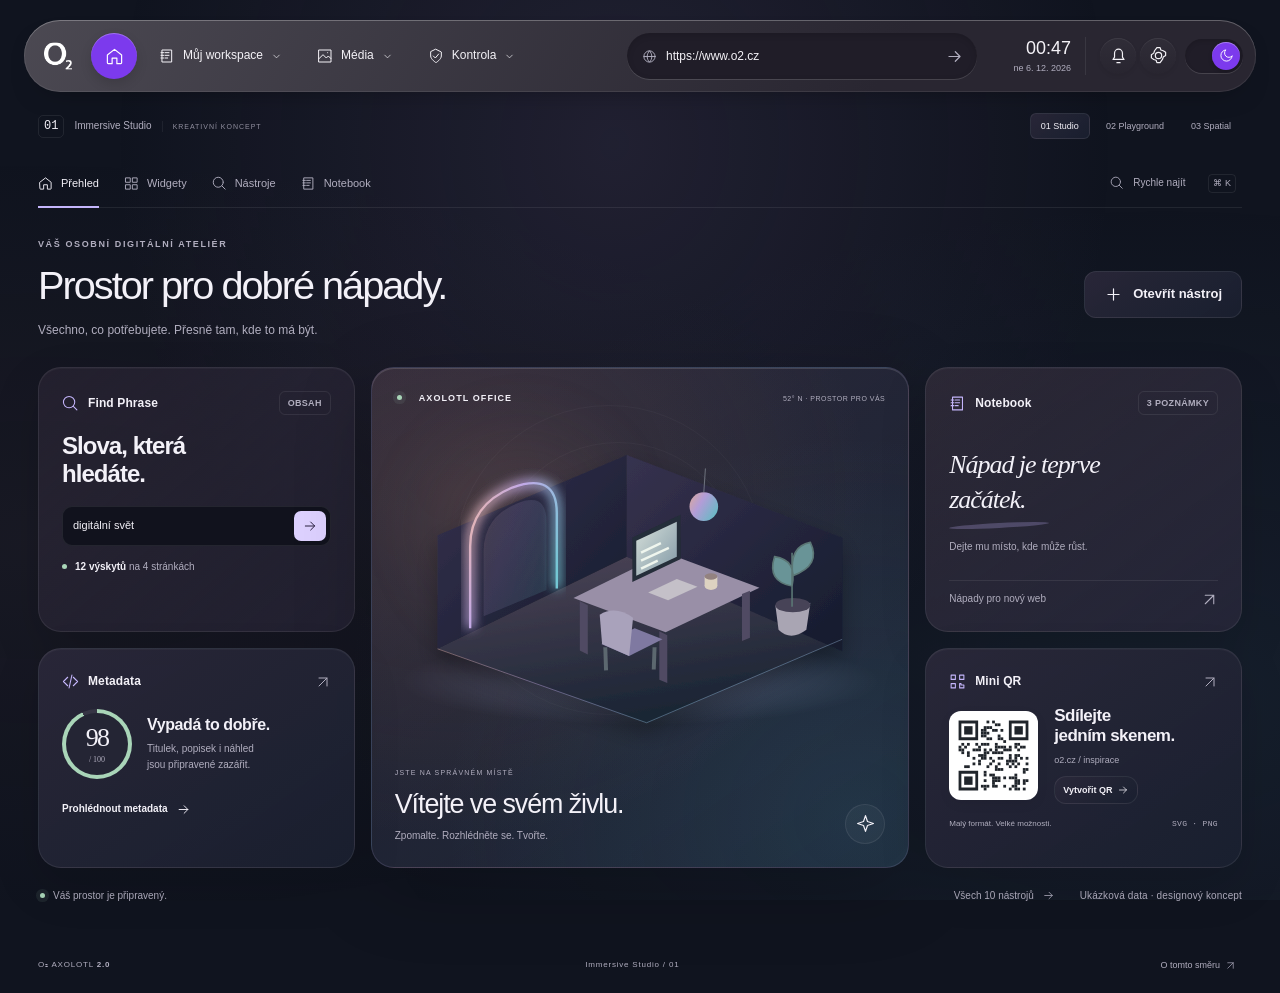
==== creative-concepts/immersive-studio/index.html @ fdb01603 "Publish three immersive Axolotl creative app concepts" ====
<!doctype html>
<html lang="cs"><head><meta charset="utf-8"><meta name="viewport" content="width=device-width, initial-scale=1"><meta name="theme-color" content="#22212b"><meta name="description" content="Immersive Studio — kreativní koncept celé aplikace O₂ Axolotl 2.0. Dashboard, nástroje a Notebook v dark i light režimu."><title>Immersive Studio · O₂ Axolotl</title><link rel="icon" href="../shared/o2.svg" type="image/svg+xml"><link rel="preload" href="../shared/fonts/manrope.woff2" as="font" type="font/woff2" crossorigin><link rel="stylesheet" href="../shared/style.css"><script src="../shared/app.js" defer></script></head><body data-concept="studio"><a class="skip-link" href="#main">Přejít na obsah</a><div id="app"></div><noscript>Pro interaktivní koncept prosím zapněte JavaScript.</noscript></body></html>
---- creative-concepts/shared/style.css ----
@font-face{font-family:Manrope;src:url(fonts/manrope-ext.woff2) format('woff2');font-style:normal;font-weight:200 800;font-display:swap;unicode-range:U+0100-02FF,U+0304,U+0308,U+0329,U+1E00-1E9F,U+1EF2-1EFF,U+2020,U+20A0-20AB,U+20AD-20C0,U+2113,U+2C60-2C7F,U+A720-A7FF}@font-face{font-family:Space;src:url(fonts/space-grotesk-ext.woff2) format('woff2');font-style:normal;font-weight:300 700;font-display:swap;unicode-range:U+0100-02FF,U+0304,U+0308,U+0329,U+1E00-1E9F,U+1EF2-1EFF,U+2020,U+20A0-20AB,U+20AD-20C0,U+2113,U+2C60-2C7F,U+A720-A7FF}
@font-face{font-family:Manrope;src:url(fonts/manrope.woff2) format('woff2');font-style:normal;font-weight:200 800;font-display:swap}@font-face{font-family:Space;src:url(fonts/space-grotesk.woff2) format('woff2');font-style:normal;font-weight:300 700;font-display:swap}
:root{font-family:Manrope,Arial,sans-serif;color-scheme:dark;--bg:#11121d;--surface:#20212f;--surface-solid:#242534;--raised:#2c2d3f;--ink:#f3f1f8;--muted:#b1aebf;--line:#ffffff14;--accent:#c4b5fb;--accent-deep:#a392d1;--button:#ddd1ff;--button-ink:#2a2040;--green:#a9d5b8;--danger:#ffc1b8;--shadow:0 18px 48px #0002;--radius:23px;--title-font:Manrope,Arial,sans-serif;--header-base:#292631;--header-ink:#f4f2f7;--header-recess:#201d28}
:root[data-theme=light]{color-scheme:light;--bg:#f0edf3;--surface:#ffffffb8;--surface-solid:#faf9fc;--raised:#fff;--ink:#2e2939;--muted:#70677f;--line:#49405b1c;--accent:#746087;--accent-deep:#877298;--button:#443754;--button-ink:#fff;--green:#447056;--danger:#a5443b;--shadow:0 18px 48px #5f4c7810;--header-base:#f0edf6;--header-ink:#31283e;--header-recess:#e7e1ed}
*{box-sizing:border-box}html{min-width:320px;scroll-behavior:smooth}body{margin:0;background:var(--bg);color:var(--ink);font-size:13px;line-height:1.6;min-height:100vh;-webkit-font-smoothing:antialiased}body::before{content:'';position:fixed;inset:0;z-index:-1;pointer-events:none}button,input,textarea,select{font:inherit;color:inherit}button,a,input,select,textarea{-webkit-tap-highlight-color:transparent}button,a,summary{touch-action:manipulation}button{cursor:pointer}a{color:inherit;text-decoration:none}button{border:0;background:none}button:disabled{cursor:wait;opacity:.65}input,textarea,select{max-width:100%;border:1px solid var(--line);border-radius:11px;background:var(--bg);padding:12px 14px;outline:none;min-width:0}input::placeholder,textarea::placeholder{color:var(--muted)}input:focus,textarea:focus,select:focus{border-color:var(--accent);box-shadow:0 0 0 3px color-mix(in srgb,var(--accent) 16%,transparent)}input[type=checkbox]{accent-color:var(--accent-deep);width:16px;height:16px;padding:0;box-shadow:none}button:focus-visible,a:focus-visible,summary:focus-visible{outline:2px solid var(--accent);outline-offset:4px}h1,h2,h3,p{margin:0}h1,h2,h3{font-family:var(--title-font);font-weight:550;line-height:1.2;letter-spacing:-.04em}h1{font-size:clamp(30px,3.1vw,46px);font-weight:500}h2{font-size:25px}h3{font-size:20px}.icon{display:inline-block;width:19px;height:19px;fill:none;stroke:currentColor;stroke-width:1.5;stroke-linecap:round;stroke-linejoin:round;vertical-align:middle;flex-shrink:0}.sr-only{position:absolute;width:1px;height:1px;padding:0;margin:-1px;overflow:hidden;clip:rect(0,0,0,0);white-space:nowrap;border:0}.skip-link{position:fixed;top:-100px;left:30px;z-index:1000;background:var(--surface-solid);padding:12px;border-radius:12px}.skip-link:focus{top:10px}.button,.small-button{display:inline-flex;align-items:center;justify-content:center;gap:10px;font-weight:600;white-space:nowrap;border:1px solid var(--line);border-radius:12px;padding:12px 19px;min-height:45px;transition:transform .2s,background .2s,box-shadow .2s}.button:hover,.small-button:hover{transform:translateY(-2px);box-shadow:0 4px 14px #0001}.primary{background:var(--button);color:var(--button-ink);border-color:transparent;box-shadow:inset 0 1px #ffffff50,0 4px 14px #0001}.secondary,.small-button{background:var(--surface)}.small-button{padding:8px 12px;min-height:35px;font-size:11px}.icon-btn{display:inline-grid;place-items:center;width:38px;height:38px;border-radius:50%;color:inherit;flex:none}.icon-btn:hover{background:var(--line)}.text-link{display:inline-flex;align-items:center;gap:8px;font-size:12px;padding:0;font-weight:550}.text-link:hover{color:var(--accent)}.text-link .icon{width:15px;height:15px}.eyebrow{font-size:9px;font-weight:650;letter-spacing:.18em;color:var(--muted);line-height:1.5}.subtitle{color:var(--muted);margin-top:12px;font-size:13px;line-height:1.7}.demo-note{color:var(--muted);font-size:10px;font-weight:450;letter-spacing:.015em}.demo-note .icon{width:13px;height:13px;margin-right:5px}.mono{font-family:Space,monospace;letter-spacing:.04em}.chip{display:inline-flex;align-items:center;gap:4px;white-space:nowrap;padding:4px 8px;border:1px solid var(--line);border-radius:6px;font-size:9px;letter-spacing:.035em;color:var(--muted);font-weight:550}.chip.success{color:var(--green);background:color-mix(in srgb,var(--green) 7%,transparent)}.status-dot,.tiny-dot{display:inline-block;width:5px;height:5px;background:var(--green);border-radius:50%;flex-shrink:0}.status-dot{box-shadow:0 0 0 4px color-mix(in srgb,var(--green) 9%,transparent);margin:0 8px 1px 2px}.card{position:relative;border:1px solid var(--line);background:var(--surface);border-radius:var(--radius);box-shadow:inset 0 1px #ffffff08,var(--shadow);min-width:0;transition:border-color .25s,box-shadow .25s}.card:hover{border-color:color-mix(in srgb,var(--accent) 25%,var(--line))}.card-head{display:flex;justify-content:space-between;align-items:center;gap:12px;margin-bottom:22px;font-size:12px}.card-head>.icon{width:16px;height:16px;color:var(--muted)}.card-label{display:flex;align-items:center;gap:9px;font-weight:600;letter-spacing:.01em;font-size:12px}.card-label>.icon{width:17px;height:17px;color:var(--accent)}.card-bottom{display:flex;align-items:center;justify-content:space-between;gap:12px;font-size:10px;color:var(--muted);margin-top:15px}.card-bottom strong{display:block;font-size:14px;color:var(--ink);font-weight:550}.card-bottom small{display:block;font-size:10px;margin-top:5px}.card-bottom .icon{width:17px;height:17px}
/* The approved pill navigation, URL well, clock and controls form the shared reference. */
.app-header{position:relative;z-index:30;display:flex;align-items:center;gap:12px;min-height:72px;padding:10px 13px;margin:20px 24px 0;border-radius:999px;color:var(--header-ink);background:linear-gradient(120deg,color-mix(in srgb,var(--header-base) 84%,white),var(--header-base) 70%);box-shadow:inset 0 1px #ffffff35,inset 0 0 0 1px var(--line),0 12px 30px -20px #0008;backdrop-filter:blur(20px)}.brand{display:grid;place-items:center;width:42px;flex:none;height:46px}.brand img{width:28px;height:28px;filter:brightness(0) invert(1)}[data-theme=light] .brand img{filter:brightness(0) saturate(100%) invert(14%) sepia(65%) saturate(3500%) hue-rotate(211deg)}.header-nav{display:flex;align-items:center;gap:9px;flex-shrink:0}.home-nav{height:46px;width:46px;display:grid;place-items:center;border-radius:50%}.home-nav.active{background:#7c3aed;color:#fff;box-shadow:inset 0 1px #fff4,0 5px 12px #0002}.nav-drop{position:relative}.nav-drop summary{list-style:none;display:flex;align-items:center;gap:8px;padding:12px 13px;border-radius:999px;cursor:pointer;font-size:12px;white-space:nowrap}.nav-drop summary::-webkit-details-marker{display:none}.nav-drop summary>.icon{width:16px;height:16px}.nav-drop summary>.icon:last-child{width:11px;height:11px}.nav-drop[open] summary{background:#7c3aed;color:white}.dropdown{position:absolute;top:calc(100% + 15px);left:0;min-width:240px;background:var(--surface-solid);color:var(--ink);border:1px solid var(--line);border-radius:20px;padding:10px;box-shadow:0 24px 60px #0005}.dropdown a{display:flex;align-items:center;gap:12px;padding:12px;border-radius:11px}.dropdown a:hover{background:var(--line)}.header-url{min-width:100px;flex:1;max-width:350px;display:flex;align-items:center;gap:9px;background:var(--header-recess);box-shadow:inset 0 2px 6px #0002,0 1px #fff2;border-radius:99px;padding:0 7px 0 15px;margin:0 0 0 auto}.header-url>.icon{width:15px;color:var(--muted)}.header-url input{width:100%;border:0;padding:10px 0;font-size:12px;background:none;box-shadow:none;height:46px}.header-url:focus-within{outline:2px solid #b993fb;outline-offset:2px}.header-url button{width:32px;height:36px;flex:none;color:var(--muted)}.header-actions{display:flex;align-items:center;gap:4px}.header-actions time{display:flex;flex-direction:column;align-items:flex-end;line-height:1.3;margin:0 10px 0 3px;padding-right:14px;border-right:1px solid var(--line);min-width:94px;font-variant-numeric:tabular-nums}.header-actions time>span{font-size:18px;font-weight:500}.header-actions time small{font-size:9px;color:var(--muted);margin-top:3px}.header-actions .icon-btn{background:linear-gradient(#ffffff08,#00000005);box-shadow:inset 0 1px #fff1,0 2px 4px #0001;width:36px;height:36px}.theme-toggle{width:58px;height:34px;border-radius:99px;box-shadow:inset 0 2px 4px #0002,0 1px #fff2;background:var(--header-recess);padding:3px;margin-left:5px}.theme-toggle>span{display:grid;place-items:center;width:28px;height:28px;border-radius:50%;background:#7c3aed;color:white;transition:transform .25s;box-shadow:inset 0 1px #fff5,0 2px 4px #0003}.theme-toggle[aria-checked=true]>span{transform:translateX(24px)}.theme-toggle .icon{width:15px;height:15px}
.concept-bar{max-width:1490px;padding:21px 38px 0;margin:auto;display:flex;align-items:center;justify-content:space-between;gap:20px}.concept-signature{display:flex;align-items:center;gap:10px;font-size:10px;color:var(--muted)}.concept-num{font-family:Space,monospace;color:var(--ink);font-size:12px;border:1px solid var(--line);border-radius:5px;padding:1px 5px}.prototype-tag{font-size:7px;letter-spacing:.14em;opacity:.8;border-left:1px solid var(--line);padding-left:10px}.concept-links{display:flex;gap:5px}.concept-links a{font-size:9px;padding:5px 10px;border-radius:6px;color:var(--muted);border:1px solid transparent}.concept-links a[aria-current]{background:var(--surface);border-color:var(--line);color:var(--ink)}.concept-links a:hover{color:var(--ink)}.app-shell{max-width:1490px;margin:auto;padding:0 38px}.workspace-nav{display:flex;align-items:center;gap:25px;border-bottom:1px solid var(--line);margin-top:20px;height:49px}.workspace-nav>a{position:relative;display:flex;align-items:center;gap:8px;height:100%;font-size:11px;color:var(--muted);transition:color .2s}.workspace-nav>a .icon{width:15px;height:15px}.workspace-nav>a[aria-current]{color:var(--ink)}.workspace-nav>a[aria-current]::after{content:'';height:2px;position:absolute;bottom:-1px;left:0;right:0;background:var(--accent)}.quick-search{margin-left:auto;display:flex;align-items:center;gap:9px;color:var(--muted);font-size:10px}.quick-search .icon{width:14px;height:14px}kbd{font:inherit;font-size:9px;border:1px solid var(--line);border-radius:4px;padding:1px 4px;margin-left:14px}.section-head{display:flex;align-items:center;justify-content:space-between;gap:28px;padding:30px 0 27px}.section-head .eyebrow{margin-bottom:10px}.section-head>.button{flex-shrink:0;margin-top:10px}.section-head .subtitle{font-size:12px;margin-top:10px}main{outline:none;animation:reveal .4s ease-out}.dashboard-grid{display:grid;grid-template-columns:1fr 1.7fr 1fr;grid-template-rows:255px 215px;gap:16px}.dashboard-grid>.card{padding:23px;overflow:hidden}.office{grid-column:2;grid-row:1/3;display:flex;flex-direction:column;isolation:isolate}.office-top{display:flex;justify-content:space-between;align-items:center;gap:8px;position:relative;z-index:2}.office-top .card-label{font-size:9px;letter-spacing:.12em}.office-coordinate{font-size:7px;letter-spacing:.07em;color:var(--muted)}.office-scene{position:relative;flex:1;display:grid;align-items:center;min-height:0}.room-art{width:calc(100% + 50px);margin-left:-25px;max-height:330px;overflow:visible;position:relative;z-index:1;animation:roomReveal 1s ease-out}.office-bottom{position:relative;display:flex;justify-content:space-between;align-items:flex-end;gap:12px;z-index:2}.office-small{font-size:7px;letter-spacing:.17em;color:var(--muted);display:block;margin-bottom:9px}.office-bottom h2{font-size:clamp(21px,2.1vw,30px);font-weight:500}.office-bottom p{color:var(--muted);font-size:10px;margin-top:8px}.round-action{width:40px;height:40px;display:grid;place-items:center;border-radius:50%;border:1px solid var(--line);background:#ffffff09;flex:none}.round-action:hover{background:var(--raised)}.scene-orbit{position:absolute;border:1px solid var(--line);border-radius:50%;height:250px;width:250px;top:10%;left:20%;pointer-events:none;opacity:.4}.orbit-b{width:310px;height:310px;left:12%;top:0}.find-card{grid-column:1;grid-row:1}.find-card .card-head{margin-bottom:17px}.find-card h2{font-size:24px;margin-bottom:18px;line-height:1.16}.input-action{display:flex;background:var(--bg);border:1px solid var(--line);border-radius:10px;overflow:hidden}.input-action input{padding:9px 10px;border:0;background:none;font-size:11px;width:100%;box-shadow:none}.input-action:focus-within{outline:2px solid var(--accent);outline-offset:2px}.input-action button{margin:4px;background:var(--button);color:var(--button-ink);border-radius:7px;width:32px;min-height:30px;flex:none}.input-action button .icon{width:16px;height:16px}.mini-result{display:flex;align-items:center;gap:8px;font-size:10px;color:var(--muted);margin-top:13px}.mini-result b{font-weight:550;color:var(--ink)}.text-lines{display:none;font-size:11px;line-height:1.9;margin-top:22px;color:var(--muted)}mark{background:color-mix(in srgb,var(--accent) 22%,transparent);color:var(--ink);border-radius:3px;padding:1px 3px}.find-card>.text-link{display:none}.notebook-card{grid-column:3;grid-row:1;display:flex;flex-direction:column}.note-preview{flex:1;display:flex;justify-content:center;flex-direction:column;gap:6px}.handwritten{font-family:Georgia,serif;font-style:italic;font-size:26px;line-height:1.35;letter-spacing:-.04em;max-width:190px}.pencil-line{height:5px;width:100px;background:var(--accent);border-radius:50%;opacity:.25;transform:rotate(-3deg);margin:0 0 5px}.note-preview p{font-size:10px;color:var(--muted)}.notebook-card .card-bottom{border-top:1px solid var(--line);padding-top:10px}.metadata-card{grid-column:1;grid-row:2}.metadata-card .card-head{margin-bottom:18px}.meta-inner{display:flex;align-items:center;gap:15px}.score-ring{width:70px;height:70px;border-radius:50%;background:conic-gradient(var(--green) 0 93%,var(--line) 93%);position:relative;display:grid;place-items:center;flex:none}.score-ring:before{content:'';position:absolute;inset:4px;border-radius:inherit;background:var(--surface-solid)}.score-ring>span{position:relative;z-index:1;font-family:Space;font-size:26px;letter-spacing:-.07em;line-height:1;text-align:center}.score-ring small{display:block;font-size:8px;color:var(--muted);letter-spacing:0;margin-top:5px}.meta-inner h2{font-size:16px;letter-spacing:-.025em}.meta-inner p{font-size:10px;color:var(--muted);margin-top:7px}.metadata-card>.text-link{margin-top:22px;font-size:10px}.qr-card{grid-column:3;grid-row:2}.qr-card .card-head{margin-bottom:15px}.qr-content{display:flex;align-items:center;gap:16px}.qr-art{width:89px;height:89px;padding:4px;background:white;border-radius:12px;box-shadow:0 4px 12px #0001;flex:none}.qr-content h2{font-size:17px;letter-spacing:-.03em}.qr-content p{font-size:9px;color:var(--muted);margin:6px 0 9px}.qr-content .small-button{font-size:9px;padding:5px 8px;min-height:28px;gap:5px}.qr-content .small-button .icon{width:12px;height:12px}.qr-card .card-bottom{font-size:8px;margin-top:14px}.media-card{display:none}.dashboard-footer{display:flex;align-items:center;gap:25px;margin:20px 0 0;font-size:10px;color:var(--muted)}.dashboard-footer a{margin-left:auto;display:flex;align-items:center;gap:8px}.dashboard-footer a .icon{width:13px;height:13px}.site-footer{max-width:1490px;margin:33px auto 0;padding:20px 38px;display:flex;justify-content:space-between;align-items:center;color:var(--muted);font-size:8px;letter-spacing:.1em}.site-footer>b{color:var(--ink)}.site-footer button{font-size:9px;display:flex;align-items:center;gap:5px;color:var(--muted)}.site-footer .icon{width:11px;height:11px}
/* 01 — smoked glass, a glowing horizon, an immersive centre. */
[data-concept=studio]{--surface:linear-gradient(145deg,#2c293bde,#1a2030eb);--surface-solid:#242534;--title-font:Manrope,Arial,sans-serif;background:#10141f}[data-concept=studio]::before{background:radial-gradient(ellipse at 48% 16%,#66527d32,transparent 53%),radial-gradient(ellipse at 91% 78%,#34526e2b,transparent 50%),radial-gradient(ellipse at 3% 60%,#714e5718,transparent 50%)}[data-concept=studio] .office{background:radial-gradient(ellipse at 15% 25%,#ae795b29,transparent 65%),radial-gradient(ellipse at 90% 90%,#428faa25,transparent 60%),linear-gradient(145deg,#3630449c,#1c2535);border-color:#bfb0ea28;box-shadow:inset 0 1px #fff2,0 20px 80px #0003}[data-concept=studio] .office:before{content:'';position:absolute;height:300px;width:300px;top:10px;left:0;background:radial-gradient(ellipse,#a5766826,transparent 65%);filter:blur(20px);pointer-events:none}[data-concept=studio] .dashboard-grid{grid-template-rows:265px 220px}[data-concept=studio] .find-card{background:linear-gradient(140deg,#4b3c5144,#252334cc)}[data-concept=studio] .notebook-card{background:linear-gradient(145deg,#40354388,#242537)}[data-concept=studio] .section-head h1{font-weight:450;letter-spacing:-.05em}[data-concept=studio] .office .room-art{filter:saturate(.8)}[data-concept=studio] .card:not(.office):hover{box-shadow:inset 0 1px #fff2,0 12px 35px #0002}
[data-theme=light] [data-concept=studio]{background:#eee9ef;--surface:linear-gradient(145deg,#ffffffcf,#f2edf6d9);--surface-solid:#f8f4fa;--ink:#332c40;--muted:#75697e;--accent:#8c6b9f;--button:#514061;--button-ink:#fff;--green:#6d8669}[data-theme=light] [data-concept=studio]::before{background:radial-gradient(ellipse at 10% 22%,#e4c5b964,transparent 50%),radial-gradient(ellipse at 85% 80%,#b7d4e264,transparent 50%)}[data-theme=light] [data-concept=studio] .office{background:radial-gradient(ellipse at 8% 20%,#f3d0b4aa,transparent 65%),radial-gradient(ellipse at 90% 90%,#b3d4ddaa,transparent 60%),#e4dfec;border-color:#b49ec948;box-shadow:inset 0 1px #fff,0 20px 65px #7d5e9815}[data-theme=light] [data-concept=studio] .office .room-art{filter:saturate(.6) brightness(1.4)}[data-theme=light] [data-concept=studio] .find-card{background:linear-gradient(140deg,#f7ecf4,#fbf8fd)}[data-theme=light] [data-concept=studio] .notebook-card{background:linear-gradient(145deg,#f4e9e3,#f8f1f8)}
/* 02 — tactile blocks, editorial scale, deliberately asymmetric bento. */
[data-concept=playground]{--title-font:Space,Manrope,sans-serif;--radius:20px;--bg:#1a1b20;--surface:#27282e;--surface-solid:#2a2b31;--raised:#313239;--ink:#f3f1e9;--muted:#b7b5b0;--accent:#c7e68a;--button:#c8e58c;--button-ink:#262c1c;--green:#b5d69b;--shadow:0 5px 0 #00000010;background:var(--bg)}[data-concept=playground] .concept-num{border-radius:2px;background:var(--ink);color:var(--bg);border-color:transparent}[data-concept=playground] .section-head h1{font-weight:550;font-size:clamp(32px,3.6vw,52px);letter-spacing:-.065em;max-width:650px;line-height:1.03}[data-concept=playground] .workspace-nav{gap:12px;border:0;height:42px;margin-top:18px}[data-concept=playground] .workspace-nav>a{padding:0 16px;border-radius:99px;border:1px solid var(--line)}[data-concept=playground] .workspace-nav>a[aria-current]{background:var(--ink);color:var(--bg);border-color:var(--ink)}[data-concept=playground] .workspace-nav>a[aria-current]:after{display:none}[data-concept=playground] .dashboard-grid{grid-template-columns:1.1fr 1.15fr 1.15fr .95fr;grid-template-rows:270px 210px;gap:15px}[data-concept=playground] .dashboard-grid>.card{padding:22px}[data-concept=playground] .office{grid-column:2/4;grid-row:1;background:#b0aecf;color:#272539;--ink:#272539;--muted:#585570;--line:#32304e26;--green:#555f3c;box-shadow:inset 0 1px #ffffff50,0 6px 0 #0001;overflow:visible}[data-concept=playground] .office-top{z-index:3}[data-concept=playground] .office-scene{position:absolute;inset:0 0 0 40%;overflow:hidden;border-radius:20px;z-index:0}[data-concept=playground] .play-art{width:350px;max-width:none;margin:0 0 0 -30px;height:300px;max-height:none;transform:rotate(-5deg);filter:saturate(.75)}[data-concept=playground] .office-bottom{align-items:flex-end;margin-top:auto;max-width:90%;padding-bottom:5px}[data-concept=playground] .office-bottom>div{max-width:240px}[data-concept=playground] .office-bottom h2{font-size:36px;font-weight:500;line-height:1.05;letter-spacing:-.055em;max-width:230px}[data-concept=playground] .office-bottom p{font-size:10px;max-width:170px;line-height:1.6}[data-concept=playground] .office-small{font-size:8px;letter-spacing:.13em;margin-bottom:13px}[data-concept=playground] .office-coordinate{display:none}[data-concept=playground] .office .round-action{position:absolute;right:-15%;bottom:0;background:#f6f2e8;border-color:#fff8;width:38px;height:38px;color:#383147;box-shadow:0 2px 5px #302b4b22}[data-concept=playground] .scene-orbit{display:none}[data-concept=playground] .find-card{grid-column:1;grid-row:1;--ink:#ede9fc;--muted:#cec4e4;background:#514763;--line:#e9dafe30;--bg:#41394e;--accent:#e9d9ff;--button:#e7d5fe;--button-ink:#45344f}[data-concept=playground] .find-card h2{font-size:31px;font-weight:450;letter-spacing:-.05em;margin-bottom:16px}[data-concept=playground] .find-card .chip{border-color:transparent;font-size:8px}[data-concept=playground] .qr-card{grid-column:4;grid-row:1;--ink:#423845;--muted:#685762;--line:#6e496025;background:#e9bfc6;color:var(--ink);--surface:#f2d6d8}[data-concept=playground] .qr-content{flex-direction:column;align-items:flex-start;gap:9px}[data-concept=playground] .qr-content h2{font-size:19px}[data-concept=playground] .qr-content h2 br{display:none}[data-concept=playground] .qr-art{width:77px;height:77px;transform:rotate(4deg);border-radius:9px}[data-concept=playground] .qr-content p{display:none}[data-concept=playground] .qr-content .small-button{position:absolute;right:18px;top:85px;width:32px;height:32px;padding:0;font-size:0;border-radius:50%}[data-concept=playground] .qr-content .small-button .icon{width:16px;height:16px}[data-concept=playground] .qr-card .card-bottom{font-size:8px;margin-top:10px}[data-concept=playground] .qr-card .card-bottom .mono{display:none}[data-concept=playground] .media-card{display:flex;flex-direction:column;grid-column:1/3;grid-row:2;background:#a9bbc2;color:#263d47;--ink:#263d47;--muted:#4b6470;--line:#233d491c}[data-concept=playground] .media-card .card-head{position:relative;z-index:2}[data-concept=playground] .media-card .card-bottom{margin-top:auto;z-index:2}[data-concept=playground] .media-card .card-bottom strong{font-size:25px;max-width:190px;line-height:1.1;font-family:Space;font-weight:450;letter-spacing:-.035em}[data-concept=playground] .media-card .card-bottom small{font-size:10px}[data-concept=playground] .notebook-card{grid-column:3;grid-row:2;background:#dce7ae;--ink:#343d25;--muted:#647047;--accent:#7c8950;--line:#4c5a2126;color:var(--ink)}[data-concept=playground] .notebook-card .chip{font-size:7px;padding:3px 5px}[data-concept=playground] .notebook-card .card-head{margin-bottom:10px}[data-concept=playground] .handwritten{font-size:24px}[data-concept=playground] .metadata-card{grid-column:4;grid-row:2;padding:20px!important}[data-concept=playground] .metadata-card .card-head{margin-bottom:12px}[data-concept=playground] .meta-inner{gap:10px}[data-concept=playground] .score-ring{width:58px;height:58px}[data-concept=playground] .score-ring>span{font-size:23px}[data-concept=playground] .meta-inner h2{font-size:14px}[data-concept=playground] .meta-inner p{font-size:8px}[data-concept=playground] .metadata-card>.text-link{margin-top:19px;font-size:9px}[data-concept=playground] .card-label>.icon{color:inherit}.media-illustration{position:absolute;inset:0 0 0 47%;display:grid;place-items:center}.image-sheet{position:absolute;width:145px;height:105px;border:7px solid #eff1e8;border-radius:4px;background:#c5ceaf;box-shadow:2px 8px 12px #314a5c30;overflow:hidden}.image-sheet.back{transform:rotate(12deg) translate(10px,2px);background:#8f9dba}.image-sheet.front{transform:rotate(-8deg) translate(-10px,-10px);background:#e1d6ba}.landscape-sun{position:absolute;right:24px;top:15px;border-radius:50%;width:27px;height:27px;background:#e9a36e}.landscape-hill{position:absolute;width:160px;height:110px;border-radius:40%;bottom:-60px;left:-20px;transform:rotate(-22deg);background:#809985;box-shadow:70px 10px 0 #496d71}.format-pill{position:absolute;bottom:25px;right:40px;border:1px solid #ffffff88;border-radius:99px;background:#faf9f0;padding:5px 11px;font-size:10px;box-shadow:0 4px 12px #0002;transform:rotate(-5deg)}.format-pill .icon{width:13px;height:13px}
[data-theme=light] [data-concept=playground]{--bg:#f1efe7;--surface:#faf9f3;--surface-solid:#faf9f3;--raised:#fff;--ink:#292a28;--muted:#76766a;--line:#3338241c;--accent:#646e40;--button:#2f3427;--button-ink:#f3f5eb;--green:#6c8150;--shadow:0 4px 0 #343e1206}[data-theme=light] [data-concept=playground] .office{background:#c8c3e9}[data-theme=light] [data-concept=playground] .find-card{background:#e0d4f2;--ink:#3a2d48;--muted:#796286;--line:#63437725;--bg:#eae2f3;--accent:#624275;--button:#51405e;--button-ink:#fff;color:var(--ink)}[data-theme=light] [data-concept=playground] .qr-card{background:#f0cbd0}[data-theme=light] [data-concept=playground] .media-card{background:#bcd0d5}[data-theme=light] [data-concept=playground] .notebook-card{background:#e3ebbc}
/* 03 — calm architectural layers, paper, and an editorial serif. */
[data-concept=spatial]{--bg:#171d1c;--surface:#222b28;--surface-solid:#242e2a;--raised:#2c3631;--ink:#edf0e9;--muted:#a1ada5;--line:#d3e4d316;--accent:#bdcbb7;--button:#c3cfbd;--button-ink:#26372e;--green:#a6c6a8;--shadow:0 10px 30px #0000000c;--radius:12px;background:var(--bg)}[data-concept=spatial] .app-shell{display:grid;grid-template-columns:170px minmax(0,1fr);gap:36px;margin-top:20px}[data-concept=spatial] .workspace-nav{display:flex;flex-direction:column;align-items:stretch;justify-content:flex-start;gap:5px;height:auto;margin:0;border-bottom:0;border-right:1px solid var(--line);padding:33px 20px 0 0}[data-concept=spatial] .workspace-nav>a{height:42px;flex:none;border-radius:7px;padding:0 12px;font-size:11px}[data-concept=spatial] .workspace-nav>a[aria-current]{background:var(--surface);box-shadow:inset 0 0 0 1px var(--line)}[data-concept=spatial] .workspace-nav>a[aria-current]:after{left:0;top:13px;bottom:13px;width:2px;height:auto}[data-concept=spatial] .quick-search{margin:25px 0 0;padding:15px 10px;border-top:1px solid var(--line);font-size:9px;flex-wrap:wrap;justify-content:flex-start;gap:7px}[data-concept=spatial] .quick-search kbd{margin-left:22px}[data-concept=spatial] .section-head{padding:20px 0 29px}[data-concept=spatial] h1{font-family:Georgia,serif;font-weight:400;letter-spacing:-.045em;font-size:clamp(32px,3.4vw,47px)}[data-concept=spatial] .section-head>.button{font-size:10px;padding:10px 13px;min-height:39px}[data-concept=spatial] .section-head .subtitle{font-size:11px}[data-concept=spatial] .section-head .eyebrow{font-size:8px}[data-concept=spatial] .dashboard-grid{grid-template-columns:1fr 1.4fr 1fr;grid-template-rows:240px 185px;gap:13px}[data-concept=spatial] .dashboard-grid>.card{padding:19px}[data-concept=spatial] .office{grid-column:2;grid-row:1/3;background:linear-gradient(145deg,#334038,#24332e);border-color:#8eab8b2a}[data-concept=spatial] .office-scene{margin:0 -15px}.spatial-art{filter:saturate(.5)}[data-concept=spatial] .office-coordinate{display:none}[data-concept=spatial] .office-top .card-label{font-size:8px;letter-spacing:.09em}[data-concept=spatial] .office-bottom h2{font-family:Georgia,serif;font-size:30px;font-weight:400;letter-spacing:-.045em;max-width:200px}[data-concept=spatial] .office-bottom p{font-size:9px}[data-concept=spatial] .office-bottom .round-action{width:30px;height:30px}[data-concept=spatial] .scene-orbit{border-color:#a2bda920;width:190px;height:190px;left:18%;top:15%}[data-concept=spatial] .orbit-b{width:240px;height:240px;left:10%;top:5%}[data-concept=spatial] .find-card{grid-column:1;grid-row:1}[data-concept=spatial] .find-card h2{font-size:24px;font-weight:450}[data-concept=spatial] .find-card .chip{display:none}[data-concept=spatial] .metadata-card{grid-column:1;grid-row:2}[data-concept=spatial] .metadata-card .card-head{margin-bottom:12px}[data-concept=spatial] .meta-inner{gap:11px}[data-concept=spatial] .score-ring{width:54px;height:54px}[data-concept=spatial] .score-ring>span{font-size:21px}[data-concept=spatial] .score-ring small{font-size:7px}[data-concept=spatial] .meta-inner h2{font-size:13px}[data-concept=spatial] .meta-inner p{font-size:9px}[data-concept=spatial] .metadata-card>.text-link{margin-top:16px;font-size:9px}[data-concept=spatial] .notebook-card{grid-column:3;grid-row:1;background:linear-gradient(120deg,#34372c,#2e332a);--accent:#c4be91}[data-concept=spatial] .notebook-card .chip{font-size:7px;padding:3px 5px}[data-concept=spatial] .notebook-card .card-head{gap:4px;margin-bottom:12px}[data-concept=spatial] .handwritten{font-size:23px}[data-concept=spatial] .qr-card{grid-column:3;grid-row:2}[data-concept=spatial] .qr-card .card-head{margin-bottom:11px}[data-concept=spatial] .qr-art{width:62px;height:62px;border-radius:6px;padding:2px}[data-concept=spatial] .qr-content{gap:11px}[data-concept=spatial] .qr-content h2{font-size:13px}[data-concept=spatial] .qr-content p{font-size:8px}[data-concept=spatial] .qr-card .card-bottom{font-size:7px;gap:4px}[data-concept=spatial] .qr-content .small-button{font-size:8px;padding:3px 6px;min-height:24px}[data-concept=spatial] .card-label{font-size:10px}[data-concept=spatial] .card-label>.icon{width:15px;height:15px}[data-concept=spatial] .dashboard-footer{font-size:9px;flex-wrap:wrap;gap:12px}[data-concept=spatial] .dashboard-footer .demo-note{font-size:8px}[data-concept=spatial] .button{border-radius:7px}[data-concept=spatial] .notebook-layout{grid-template-columns:190px minmax(0,1fr)}[data-concept=spatial] .notebook-context{display:none}[data-concept=spatial] .note-paper{transform:rotate(.4deg);box-shadow:0 7px 0 -2px var(--bg),0 8px 0 -2px var(--line),0 14px 0 -5px var(--bg),0 15px 0 -5px var(--line)}[data-concept=spatial] .tool-layout{grid-template-columns:160px minmax(0,1fr)}[data-concept=spatial] .tool-context{display:none}[data-concept=spatial] .tool-sidebar{padding-right:12px}[data-concept=spatial] .tool-list-item{font-size:10px;padding-left:8px;gap:8px}[data-concept=spatial] .widget-grid{grid-template-columns:repeat(3,minmax(0,1fr))}
[data-theme=light] [data-concept=spatial]{--bg:#efefe8;--surface:#fbfbf5;--surface-solid:#fbfbf5;--raised:#fff;--ink:#303b34;--muted:#788179;--line:#4657441b;--accent:#71856b;--button:#34483b;--button-ink:#f6f7ef;--green:#7b9673;--shadow:0 8px 18px #263b2105}[data-theme=light] [data-concept=spatial] .office{background:linear-gradient(145deg,#e1e7d8,#d5e0d5);border-color:#90a38335}[data-theme=light] [data-concept=spatial] .notebook-card{background:linear-gradient(120deg,#f7f4e6,#f2f0df);--accent:#93885a}[data-theme=light] [data-concept=spatial] .room-art{filter:saturate(.45) brightness(1.04)}
/* Tool views, richly populated widgets and a usable, in-memory Notebook. */
.filter-row{display:flex;align-items:center;gap:6px;margin-bottom:23px}.filter{font-size:11px;color:var(--muted);border-radius:8px;padding:9px 14px;border:1px solid transparent}.filter span{margin-left:7px;opacity:.6;font-size:9px}.filter.selected{background:var(--surface);color:var(--ink);border-color:var(--line)}.filter:hover{color:var(--ink)}.filter-row>.demo-note{margin-left:auto}.widget-grid{display:grid;grid-template-columns:repeat(4,minmax(0,1fr));gap:17px}.widget-tile{padding:22px;display:flex;flex-direction:column;min-height:250px}.widget-tile:hover{transform:translateY(-3px)}.widget-tile .card-head{margin-bottom:15px}.widget-tile .card-label{font-size:11px}.widget-tile .card-head .chip{font-size:8px}.widget-visual{height:105px;margin:0 0 15px;display:flex;align-items:center;overflow:hidden}.widget-tile>p{font-size:10px;color:var(--muted);margin-top:auto}.widget-tile .card-bottom{padding-top:14px;border-top:1px solid var(--line);font-size:9px}.widget-tile .card-bottom strong{display:inline;font-family:Space;font-size:19px;margin-right:4px}.widget-visual .qr-art{height:87px;width:87px;margin:auto}.phrase-sample{font-family:Georgia,serif;font-size:23px;line-height:1.4;letter-spacing:-.03em}.heading-sample{font-size:10px;width:100%;color:var(--muted)}.heading-sample b{font-weight:500;display:block;color:var(--ink);font-size:11px}.heading-sample span{margin-left:10px}.heading-sample p{padding-left:10px;border-left:1px solid var(--line);margin-top:9px}.serp-sample small{font-size:8px;color:var(--muted)}.serp-sample strong{font-weight:500;display:block;color:var(--accent);margin:5px 0}.serp-sample p{font-size:9px;color:var(--muted)}.code-sample{font-family:monospace;font-size:9px;line-height:1.9;white-space:pre-wrap;color:var(--muted)}.code-sample span{color:var(--accent)}.pdf-sample{display:flex;align-items:center;gap:10px;width:100%}.pdf-sample>.icon{width:36px;height:46px;color:var(--accent)}.pdf-sample strong{font-size:10px;font-weight:500}.pdf-sample small{display:block;font-size:8px;color:var(--muted);margin-top:5px}.pdf-sample .chip{margin-left:auto}.audit-sample{display:flex;flex-direction:column;gap:9px;font-size:10px}.audit-sample .icon{width:13px;height:13px;color:var(--green);margin-right:6px}.audit-sample .warn .icon{color:#c8a877}.preview-landscape{position:relative;width:100%;height:100%;min-height:90px;border-radius:9px;background:linear-gradient(#a5bbc4,#d6dad0);overflow:hidden}.preview-landscape:before{content:'';position:absolute;right:25%;top:15%;width:30px;height:30px;border-radius:50%;background:#f4dec0}.preview-landscape i,.preview-landscape span{position:absolute;height:180%;width:130%;bottom:-140%;left:-20%;background:#496b68;transform:rotate(25deg);border-radius:35%}.preview-landscape span{background:#91a295;transform:rotate(-25deg);left:25%;bottom:-120%}.preview-landscape .chip{position:absolute;top:10px;left:10px;background:#ffffffc9;color:#34514f;font-size:8px}.landscape-1{filter:hue-rotate(30deg)}.landscape-2{filter:hue-rotate(300deg)}[data-concept=playground] .widget-tile[data-tone=violet]{background:#504762}[data-concept=playground] .widget-tile[data-tone=mint]{background:#384c42}[data-concept=playground] .widget-tile[data-tone=pink]{background:#583f50}[data-concept=playground] .widget-tile[data-tone=blue]{background:#354956}[data-concept=playground] .widget-tile[data-tone=yellow]{background:#4a4a34}[data-concept=playground] .widget-tile[data-tone=peach]{background:#594a3c}[data-theme=light] [data-concept=playground] .widget-tile[data-tone=violet]{background:#e1d7ed}[data-theme=light] [data-concept=playground] .widget-tile[data-tone=mint]{background:#dbe7cb}[data-theme=light] [data-concept=playground] .widget-tile[data-tone=pink]{background:#ecd4d8}[data-theme=light] [data-concept=playground] .widget-tile[data-tone=blue]{background:#d0e0e4}[data-theme=light] [data-concept=playground] .widget-tile[data-tone=yellow]{background:#ece7c6}[data-theme=light] [data-concept=playground] .widget-tile[data-tone=peach]{background:#ebd9c6}
.tool-topline{display:flex;align-items:center;gap:20px;margin-top:24px}.tool-topline>.demo-note{margin-left:auto;font-size:8px;letter-spacing:.1em}.tool-topline .text-link{font-size:10px}.tool-layout{display:grid;grid-template-columns:200px minmax(0,1fr) 230px;gap:24px;align-items:start}.tool-sidebar{padding:10px 15px 0 0;border-right:1px solid var(--line)}.tool-sidebar>.eyebrow{margin:0 0 13px 12px;font-size:8px}.tool-list-item{display:flex;align-items:center;gap:10px;padding:11px 12px;font-size:11px;margin:2px 0;border-radius:8px;color:var(--muted);white-space:nowrap}.tool-list-item .icon{width:16px;height:16px}.tool-list-item.selected{background:var(--surface);color:var(--ink);box-shadow:inset 0 0 0 1px var(--line)}.tool-list-item .tiny-dot{margin-left:auto}.tool-list-item:hover{background:var(--line)}.sidebar-tip{border-top:1px solid var(--line);padding:23px 12px;margin-top:23px;font-size:10px;color:var(--muted)}.sidebar-tip>.icon{margin-bottom:12px;color:var(--accent)}.tool-workbench{min-width:0}.tool-form{padding:25px;margin-bottom:19px}.tool-form>.card-head{padding-bottom:20px;border-bottom:1px solid var(--line)}.field-label{display:block;font-size:11px;color:var(--muted);margin:19px 0 8px;font-weight:500}.input-icon{display:flex;align-items:center;gap:10px;border:1px solid var(--line);border-radius:10px;padding-left:13px;background:var(--bg)}.input-icon>.icon{width:16px;height:16px;color:var(--muted)}.input-icon input{border:0;box-shadow:none;background:none;padding-left:0;width:100%}.input-icon:focus-within{outline:2px solid var(--accent);outline-offset:1px}.tool-form>input{width:100%}.form-options{display:flex;align-items:center;gap:22px;flex-wrap:wrap;margin-top:17px;font-size:10px;color:var(--muted)}.form-options label{display:flex;align-items:center;gap:7px}.form-options input{margin:0}.form-footer{display:flex;justify-content:space-between;align-items:center;gap:15px;margin-top:23px}.form-footer .button{font-size:11px}.form-two{display:grid;grid-template-columns:1fr 1fr;gap:16px}.form-two select{display:block;width:100%;margin-top:8px;font-size:11px}.tool-context{padding:25px;overflow:hidden}.tool-context>.eyebrow{font-size:8px}.tool-context h3{font-size:25px;font-weight:450;margin-top:18px;line-height:1.25;letter-spacing:-.04em}.tool-context>p{font-size:11px;line-height:1.9;color:var(--muted);margin-top:14px}.context-orb{height:145px;display:grid;place-items:center;position:relative;margin:8px -15px}.context-orb:before,.context-orb:after{content:'';position:absolute;width:85px;height:85px;border-radius:50%;border:1px solid var(--line);transform:rotate(-30deg) skewY(12deg);background:radial-gradient(circle at 25% 25%,color-mix(in srgb,var(--accent) 30%,transparent),transparent 70%);box-shadow:0 10px 25px #0001}.context-orb:after{width:120px;height:55px;transform:rotate(-30deg);background:none;z-index:-1}.context-orb .icon{width:29px;height:29px;color:var(--accent);z-index:1}.context-note{display:flex;gap:9px;font-size:10px;color:var(--muted);padding:17px 0;border-top:1px solid var(--line)}.context-note .icon{width:17px;height:17px;margin-top:3px}.tool-context>.text-link{font-size:10px}.empty-result,.loading-card{padding:35px;text-align:center;min-height:250px}.empty-symbol{display:grid;place-items:center;width:52px;height:52px;margin:0 auto 18px;border:1px solid var(--line);border-radius:15px;background:var(--bg);box-shadow:inset 0 1px #fff1,0 7px 12px #0001}.empty-symbol .icon{width:24px;height:24px;color:var(--accent)}.empty-result h3,.loading-card h3{font-size:17px;letter-spacing:-.025em}.empty-result p,.loading-card p{font-size:11px;color:var(--muted);margin-top:10px;line-height:1.8}.empty-result>.eyebrow{font-size:7px;margin-top:24px;display:block}.results-card{padding:24px}.result-summary{display:flex;align-items:center;gap:15px;padding:5px 0 23px}.result-summary>strong{font-family:Space;font-size:31px;font-weight:450;letter-spacing:-.04em}.result-summary strong>span{font-family:Manrope;font-size:12px;font-weight:450;color:var(--muted);letter-spacing:0}.result-summary>span:not(.chip){font-size:10px;color:var(--muted)}.result-summary>.chip{margin-left:auto}.result-row{border-top:1px solid var(--line);padding:16px 0}.result-row summary{list-style:none;display:flex;align-items:center;gap:13px;cursor:pointer}.result-row summary::-webkit-details-marker{display:none}.result-index{font-family:Space;font-size:10px;color:var(--muted)}.result-row summary strong{font-weight:550;font-size:12px}.result-row summary small{display:block;font-size:9px;color:var(--muted);margin-top:4px}.result-row summary .chip{margin-left:auto}.result-row summary>.icon{width:12px}.result-row p{font-size:12px;color:var(--muted);line-height:1.9;margin:18px 0 0 28px;padding:13px 16px;border-left:2px solid var(--accent);background:color-mix(in srgb,var(--accent) 5%,transparent)}.results-footer{display:flex;justify-content:space-between;gap:12px;border-top:1px solid var(--line);padding-top:17px;margin-top:9px}.results-footer .text-link{font-size:9px}.serp-result{padding:20px;border:1px solid var(--line);border-radius:12px;background:var(--bg);margin-bottom:14px}.serp-result small{color:var(--muted);font-size:10px}.serp-result h3{font-family:Manrope;color:var(--accent);font-size:20px;margin:8px 0;letter-spacing:-.02em}.serp-result p{font-size:12px;color:var(--muted);line-height:1.8}.result-line{padding:12px 0;display:flex;align-items:center;gap:10px;border-bottom:1px solid var(--line);font-size:11px}.result-line .chip,.result-line small,.result-line .warning-text{margin-left:auto}.result-line small{font-size:9px;color:var(--muted)}.result-line .icon{width:16px;height:16px;color:var(--green)}.heading-result{padding:14px 20px;border-top:1px solid var(--line);font-size:13px}.heading-result span{font-family:Space;color:var(--muted);font-size:10px;margin-right:20px}.qr-result{display:flex;align-items:center;gap:30px;padding:12px 0 30px}.qr-result .qr-art{width:150px;height:150px}.qr-result h3{font-size:20px;margin:12px 0 8px}.qr-result p{font-size:11px;color:var(--muted);overflow-wrap:anywhere}.qr-result p.demo-note{margin:9px 0 20px;font-size:9px}.qr-result .button{font-size:10px}.alert{display:flex;gap:13px;align-items:flex-start;padding:17px;border:1px solid color-mix(in srgb,var(--danger) 20%,transparent);border-radius:12px;background:color-mix(in srgb,var(--danger) 5%,transparent);color:var(--danger);margin:15px 0}.alert strong{font-size:12px;font-weight:550}.alert h3{font-size:18px;margin-bottom:10px;line-height:1.4}.alert p{font-size:11px;line-height:1.8;color:var(--muted);margin-top:6px}.alert .icon{margin-top:3px}.warning-text{color:var(--danger);font-size:9px}.error-card{padding:25px}.error-card .alert{margin:0}.json-result{padding:20px;border:1px solid var(--line);border-radius:10px;line-height:1.9;color:var(--muted);background:var(--bg);overflow:auto;font-size:12px}.json-result em{font-style:normal;color:var(--accent)}.image-results{display:flex;gap:14px;margin-bottom:20px}.image-result{flex:1;min-width:0}.image-result .preview-landscape{height:160px}.image-result .result-line{font-size:9px;flex-wrap:wrap}.image-result .result-line small{font-size:8px}.pdf-result{display:flex;align-items:center;gap:20px;padding:25px;background:var(--bg);border-radius:12px;margin-bottom:14px}.pdf-result>.icon{width:50px;height:60px;color:var(--accent)}.pdf-result h3{font-size:20px}.pdf-result p{font-size:11px;color:var(--muted);margin-top:8px}.upload-zone{display:flex;flex-direction:column;align-items:center;gap:8px;padding:27px;border:1px dashed var(--accent);border-radius:12px;background:color-mix(in srgb,var(--accent) 4%,transparent);text-align:center;cursor:pointer}.upload-zone>.icon{width:27px;height:27px;margin-bottom:7px;color:var(--accent)}.upload-zone strong{font-weight:550;font-size:13px}.upload-zone span,.upload-zone small{font-size:10px;color:var(--muted)}.upload-zone input{font-size:10px;margin-top:10px;width:100%;padding:8px}.upload-zone input::file-selector-button{font:inherit;background:var(--surface-solid);color:var(--ink);border:1px solid var(--line);padding:5px 8px;border-radius:4px;margin-right:10px}.spinner{display:inline-block;width:16px;height:16px;border:1.5px solid currentColor;border-right-color:transparent;border-radius:50%;animation:spin .7s linear infinite}.loading-orbit{position:relative;width:65px;height:65px;display:grid;place-items:center;margin:0 auto 20px;color:var(--accent)}.loading-orbit span{position:absolute;inset:0;border-radius:50%;border:1px solid var(--line);border-top-color:var(--accent);animation:spin 1.5s linear infinite}.loading-orbit:before{content:'';position:absolute;inset:8px;border-radius:50%;border:1px solid var(--line);border-bottom-color:var(--accent);animation:spin 2s linear infinite reverse}.progress-track{height:3px;border-radius:4px;background:var(--line);overflow:hidden;max-width:200px;margin:20px auto 0}.progress-track span{display:block;height:100%;width:45%;background:var(--accent);animation:progress 1.1s ease-in-out infinite}
.notebook-layout{display:grid;grid-template-columns:230px minmax(0,1fr) 230px;gap:25px;align-items:start}.notebook-sidebar{padding:8px 0}.notebook-collection{display:flex;align-items:center;gap:10px;margin-bottom:29px}.notebook-collection>.icon{width:22px;height:22px;color:var(--accent)}.notebook-collection strong{display:block;font-size:11px;font-weight:550}.notebook-collection small{display:block;font-size:9px;color:var(--muted);margin-top:5px}.notebook-sidebar>.eyebrow{font-size:8px;margin-bottom:14px}.note-list{display:flex;flex-direction:column;gap:9px}.note-list-item{padding:18px;text-align:left;border-radius:12px;border:1px solid transparent;background:transparent}.note-list-item.selected{background:var(--surface);border-color:var(--line);box-shadow:var(--shadow)}.note-list-item:hover{border-color:var(--line)}.note-list-item>span{display:flex;align-items:center;gap:6px;font-size:8px;color:var(--muted)}.note-list-item>span .icon{width:11px;height:11px}.note-list-item>strong{display:block;font-weight:550;font-size:12px;margin:9px 0 6px;overflow-wrap:anywhere}.note-list-item>small{display:block;color:var(--muted);font-size:9px;line-height:1.8}.notebook-sidebar>.text-link{margin-top:22px;font-size:10px;padding-left:13px}.note-paper{background:var(--surface);border:1px solid var(--line);box-shadow:var(--shadow);border-radius:var(--radius);overflow:hidden;min-width:0}.paper-toolbar{display:flex;align-items:center;justify-content:space-between;padding:14px 20px;border-bottom:1px solid var(--line)}.paper-toolbar>div{display:flex;align-items:center;gap:13px}.paper-toolbar>div>span:not(.chip){font-size:8px;color:var(--muted)}.paper-toolbar .icon-btn{width:28px;height:28px}.note-document{padding:38px 36px 10px}.note-document .eyebrow{font-size:7px;margin-bottom:18px}.note-title{border:0;background:none;padding:0;font-family:var(--title-font);font-size:30px;font-weight:500;line-height:1.2;letter-spacing:-.045em;width:100%;border-radius:2px}.note-title:focus{box-shadow:none;outline:1px solid var(--line);outline-offset:5px}.note-meta{display:flex;align-items:center;gap:9px;font-size:8px;color:var(--muted);padding:19px 0 24px;border-bottom:1px solid var(--line)}.avatar{display:grid;place-items:center;width:23px;height:23px;border:1px solid var(--line);border-radius:50%;background:var(--bg);font-size:9px;color:var(--ink)}#note-body{resize:vertical;width:100%;height:350px;min-height:200px;padding:25px 0 0;background:none;border:0;box-shadow:none;font-size:13px;line-height:2;color:var(--ink);border-radius:0}#note-body:focus{box-shadow:none}.paper-footer{display:flex;align-items:center;justify-content:space-between;gap:15px;border-top:1px solid var(--line);padding:15px 24px;color:var(--muted);font-size:8px}.paper-footer .icon{width:14px;height:14px;color:var(--accent)}.quote-card{padding:20px 20px 30px}.quote-card>span{font-family:Georgia,serif;font-size:70px;line-height:1;color:var(--accent);opacity:.7}.quote-card p{font-family:Georgia,serif;font-style:italic;font-size:25px;line-height:1.4;letter-spacing:-.03em}.quote-card small{font-size:7px;color:var(--muted);letter-spacing:.14em;display:block;margin-top:22px}.related-card{padding:20px}.related-card .card-head{margin-bottom:14px}.related-card>a{display:flex;align-items:center;gap:8px;font-size:10px;padding:11px 0}.related-card>a .icon{width:15px;height:15px;color:var(--muted)}.related-card>a .icon:last-child{margin-left:auto;width:12px;height:12px}.related-card>.text-link{font-size:9px;margin-top:12px;padding-top:15px;border-top:1px solid var(--line);width:100%}[data-concept=playground] .note-paper{background:#e3dfc8;--ink:#3a3a30;--muted:#777563;--line:#343c2c21;color:var(--ink);box-shadow:5px 6px 0 #0001}[data-concept=playground] .note-title{font-family:Space}[data-concept=playground] .quote-card{border-radius:16px;background:#b3b0ce;color:#373249;margin-bottom:20px;--muted:#625c7a;--accent:#736b8c}[data-concept=playground] .note-list-item.selected{background:var(--button);color:var(--button-ink);--muted:color-mix(in srgb,var(--button-ink) 70%,transparent)}[data-concept=spatial] .note-title{font-family:Georgia,serif;font-weight:400;font-size:29px}[data-concept=spatial] #note-body{font-family:Georgia,serif;font-size:15px;line-height:2}
/* Dialogs and quieter motion. */
dialog{width:min(540px,calc(100vw - 32px));padding:28px;border:1px solid var(--line);border-radius:24px;background:var(--surface-solid);color:var(--ink);box-shadow:0 40px 120px #0006;max-height:calc(100dvh - 50px);overflow:auto}dialog[open]{animation:dialogIn .2s ease-out}dialog::backdrop{background:#13151e77;backdrop-filter:blur(9px)}.modal-head{display:flex;align-items:center;justify-content:space-between;gap:15px;margin-bottom:22px}.modal-head h2{font-size:25px}.modal-head .icon-btn{flex:none}dialog .subtitle{font-size:12px}dialog form>input{width:100%}.modal-submit{margin-top:22px;width:100%}.settings-row{display:flex;justify-content:space-between;align-items:center;gap:18px;padding:20px 0;border-bottom:1px solid var(--line);font-size:12px}.settings-row select{font-size:11px;padding:8px}.settings-row+ .demo-note{margin-top:20px}.command-input{margin-bottom:16px}.command-results{max-height:330px;overflow:auto;margin-bottom:18px}.command-results a{display:flex;align-items:center;gap:13px;padding:12px;border-radius:10px;font-size:12px}.command-results a:hover{background:var(--line)}.command-results a .icon{width:17px;height:17px;color:var(--accent)}.command-results a .icon:last-child{margin-left:auto;width:14px;color:var(--muted)}.empty-search{padding:30px 20px;text-align:center;color:var(--muted);font-size:12px}.about-intro{font-size:17px;line-height:1.9;color:var(--muted)}.about-points{display:flex;gap:8px;flex-wrap:wrap;margin:24px 0}.about-points span{border:1px solid var(--line);padding:5px 9px;border-radius:6px;font-size:10px}dialog .demo-note{line-height:1.9}#toast{position:fixed;bottom:26px;left:50%;transform:translate(-50%,20px);z-index:100;max-width:calc(100vw - 40px);width:max-content;padding:13px 20px;border:1px solid var(--line);border-radius:12px;background:var(--surface-solid);color:var(--ink);box-shadow:0 10px 40px #0004;opacity:0;pointer-events:none;transition:transform .2s,opacity .2s;font-size:12px;text-align:center}#toast.visible{opacity:1;transform:translate(-50%,0)}.focus-mode .dashboard-grid>.card:not(.office){opacity:.15;pointer-events:none;filter:blur(2px)}.focus-mode .office{box-shadow:0 0 100px color-mix(in srgb,var(--accent) 20%,transparent)}.focus-caption{position:absolute;inset:auto 15px 15px;z-index:5;background:var(--surface-solid);border:1px solid var(--line);padding:13px;border-radius:10px;font-size:10px;box-shadow:0 8px 25px #0003}.focus-caption button{color:var(--accent);padding:0;margin-left:5px;font-size:10px}.focus-caption .icon{width:12px;height:12px}[hidden]{display:none!important}@keyframes reveal{from{opacity:0;transform:translateY(5px)}to{opacity:1;transform:translateY(0)}}@keyframes roomReveal{from{opacity:0;translate:0 10px}to{opacity:1;translate:0 0}}@keyframes dialogIn{from{opacity:0;transform:translateY(8px) scale(.98)}to{opacity:1;transform:translateY(0) scale(1)}}@keyframes spin{to{transform:rotate(360deg)}}@keyframes progress{from{transform:translateX(-100%)}to{transform:translateX(330%)}}
@media(min-width:1600px){.section-head{padding-top:40px;padding-bottom:35px}.dashboard-grid,[data-concept=studio] .dashboard-grid{grid-template-rows:290px 230px}[data-concept=spatial] .dashboard-grid{grid-template-rows:270px 210px}[data-concept=playground] .dashboard-grid{grid-template-rows:300px 230px}.find-card h2{font-size:31px}.find-card .text-lines{display:block}.room-art{max-height:370px}[data-concept=playground] .play-art{height:330px;width:390px}.office-bottom h2{font-size:31px}}
@media(max-width:1200px){.app-header{gap:8px;margin:16px 20px 0}.header-nav{gap:4px}.nav-drop summary{padding:12px 9px;font-size:11px;gap:6px}.nav-drop summary>.icon:first-child{display:none}.header-actions time{min-width:75px;padding-right:8px;margin-right:5px}.header-actions time small{font-size:8px}.header-actions .icon-btn{width:32px;height:32px}.header-url{max-width:270px;min-width:140px}.app-shell{padding:0 28px}.concept-bar{padding-left:28px;padding-right:28px}.dashboard-grid>.card{padding:18px}.office-coordinate{display:none}.qr-content{gap:10px}.qr-art{width:70px;height:70px}.qr-content h2{font-size:15px}.meta-inner{gap:10px}.score-ring{width:57px;height:57px}.meta-inner h2{font-size:14px}.meta-inner p{font-size:9px}.notebook-card .chip{font-size:7px}.tool-layout{grid-template-columns:170px minmax(0,1fr) 200px;gap:18px}.tool-list-item{font-size:10px;gap:8px;padding-left:8px}.tool-context{padding:20px}.tool-context h3{font-size:23px}.notebook-layout{grid-template-columns:200px minmax(0,1fr) 190px;gap:18px}.note-document{padding:30px 25px 10px}.quote-card p{font-size:23px}.widget-grid{grid-template-columns:repeat(3,minmax(0,1fr))}[data-concept=playground] .dashboard-grid>.card{padding:18px}[data-concept=playground] .office-bottom h2{font-size:31px;max-width:190px}[data-concept=playground] .office-scene{left:35%}[data-concept=playground] .qr-card .card-head{font-size:10px}[data-concept=playground] .metadata-card{padding:17px!important}[data-concept=playground] .meta-inner{flex-direction:column;align-items:flex-start;gap:6px}[data-concept=playground] .meta-inner p{display:none}[data-concept=playground] .metadata-card>.text-link{margin-top:9px;font-size:8px}[data-concept=playground] .handwritten{font-size:22px}[data-concept=playground] .notebook-card .chip{display:none}[data-concept=playground] .media-card .card-bottom strong{font-size:22px;max-width:165px}[data-concept=spatial] .app-shell{grid-template-columns:140px minmax(0,1fr);gap:22px}[data-concept=spatial] .workspace-nav{padding-right:13px}[data-concept=spatial] .dashboard-grid{grid-template-columns:1fr 1.25fr 1fr}[data-concept=spatial] .dashboard-grid>.card{padding:15px}[data-concept=spatial] .section-head{align-items:flex-start}[data-concept=spatial] .section-head>.button{font-size:0;padding:10px}[data-concept=spatial] .section-head>.button .icon{width:17px;height:17px}[data-concept=spatial] .office-bottom h2{font-size:26px}[data-concept=spatial] .qr-content{gap:9px}[data-concept=spatial] .qr-art{width:50px;height:50px}[data-concept=spatial] .qr-content h2{font-size:12px}[data-concept=spatial] .qr-card .card-bottom .mono{display:none}[data-concept=spatial] .meta-inner{gap:7px}[data-concept=spatial] .meta-inner h2{font-size:11px}[data-concept=spatial] .score-ring{width:46px;height:46px}[data-concept=spatial] .meta-inner p{font-size:8px}[data-concept=spatial] .notebook-card .chip{display:none}[data-concept=spatial] .handwritten{font-size:22px}[data-concept=spatial] .note-preview p{font-size:9px}[data-concept=spatial] .notebook-card .card-bottom{font-size:8px}[data-concept=spatial] .find-card h2{font-size:22px}[data-concept=spatial] .mini-result{font-size:9px}[data-concept=spatial] .widget-grid{grid-template-columns:repeat(2,minmax(0,1fr))}}
@media(max-width:950px){.app-header{border-radius:26px;flex-wrap:wrap;padding:10px 14px;gap:6px 10px}.brand{order:0;width:32px;height:38px}.header-actions{order:1;margin-left:auto}.header-nav{order:2;width:calc(100% - 260px);flex:1;min-width:350px}.home-nav{height:40px;width:40px}.nav-drop summary{font-size:10px;padding:10px}.header-url{order:3;max-width:240px;margin-left:auto;min-width:180px}.header-url input{height:40px}.header-actions time{min-width:94px}.header-actions time small{font-size:9px}.concept-bar{padding-top:17px}.dashboard-grid,[data-concept=studio] .dashboard-grid{grid-template-columns:1fr 1fr;grid-template-rows:320px 240px 210px}.dashboard-grid .office{grid-column:1/3;grid-row:1;flex-direction:column}.office .office-scene{position:absolute;right:5%;top:5%;bottom:0;width:52%;opacity:.85}.office .room-art{max-height:300px}.office-bottom{margin-top:auto}.office .office-bottom>div{max-width:45%}.office-bottom h2{font-size:31px}.office .round-action{margin-left:auto}.office .scene-orbit{display:none}.office .office-top{position:relative;z-index:3}.dashboard-grid .find-card{grid-column:1;grid-row:2}.dashboard-grid .notebook-card{grid-column:2;grid-row:2}.dashboard-grid .metadata-card{grid-column:1;grid-row:3}.dashboard-grid .qr-card{grid-column:2;grid-row:3}.dashboard-grid .media-card{display:none}.handwritten{max-width:230px}.find-card h2{font-size:26px}.qr-art{width:88px;height:88px}.qr-content h2{font-size:20px}.qr-content{gap:20px}.meta-inner h2{font-size:18px}.meta-inner p{font-size:11px}.score-ring{width:72px;height:72px}.tool-layout{grid-template-columns:160px minmax(0,1fr)}.tool-context{display:none}.notebook-layout{grid-template-columns:190px minmax(0,1fr)}.notebook-context{display:none}.widget-grid{grid-template-columns:repeat(2,minmax(0,1fr))}.tool-topline>.demo-note{font-size:7px}.section-head h1{font-size:35px}.section-head>.button{font-size:10px;padding:11px}.section-head .subtitle{font-size:11px}[data-concept=playground] .dashboard-grid{grid-template-columns:1fr 1fr 1fr;grid-template-rows:300px 230px 210px}[data-concept=playground] .dashboard-grid .office{grid-column:1/3;grid-row:1}[data-concept=playground] .office-bottom>div{max-width:230px}[data-concept=playground] .office-bottom h2{font-size:35px}[data-concept=playground] .office-bottom .round-action{right:-5%}[data-concept=playground] .office .office-scene{width:auto;inset:0 0 0 40%}[data-concept=playground] .dashboard-grid .find-card{grid-column:3;grid-row:1}[data-concept=playground] .dashboard-grid .qr-card{grid-column:3;grid-row:2}[data-concept=playground] .dashboard-grid .media-card{display:flex;grid-column:1/3;grid-row:2}[data-concept=playground] .dashboard-grid .notebook-card{grid-column:1/3;grid-row:3}[data-concept=playground] .dashboard-grid .metadata-card{grid-column:3;grid-row:3}[data-concept=playground] .qr-content{gap:10px}[data-concept=playground] .qr-content h2{font-size:18px}[data-concept=playground] .meta-inner{flex-direction:row}[data-concept=playground] .meta-inner h2{font-size:15px}[data-concept=playground] .metadata-card>.text-link{margin-top:22px}[data-concept=playground] .handwritten{font-size:30px;max-width:none}[data-concept=playground] .pencil-line{width:170px}[data-concept=spatial] .app-shell{display:block;margin-top:0}[data-concept=spatial] .workspace-nav{flex-direction:row;gap:15px;border:0;border-bottom:1px solid var(--line);padding:0;margin-top:17px;height:45px;align-items:center}[data-concept=spatial] .workspace-nav>a{height:35px;padding:0 8px;font-size:10px}[data-concept=spatial] .quick-search{margin:0 0 0 auto;padding:0;border:0;flex-wrap:nowrap}[data-concept=spatial] .quick-search kbd{margin-left:0}[data-concept=spatial] .quick-search span{display:none}[data-concept=spatial] .section-head{padding:28px 0}[data-concept=spatial] .dashboard-grid{grid-template-columns:1fr 1fr;grid-template-rows:300px 230px 190px}[data-concept=spatial] .office-bottom h2{font-size:37px;max-width:230px}[data-concept=spatial] .office .office-scene{margin:0}[data-concept=spatial] .office-top .card-label{font-size:9px}[data-concept=spatial] .dashboard-grid>.card{padding:21px}[data-concept=spatial] .find-card h2{font-size:25px}[data-concept=spatial] .mini-result{font-size:10px}[data-concept=spatial] .handwritten{font-size:27px}[data-concept=spatial] .score-ring{width:64px;height:64px}[data-concept=spatial] .meta-inner h2{font-size:16px}[data-concept=spatial] .meta-inner p{font-size:10px}[data-concept=spatial] .qr-art{width:75px;height:75px}[data-concept=spatial] .qr-content h2{font-size:18px}[data-concept=spatial] .qr-content p{font-size:10px}}
@media(max-width:640px){.app-header{margin:12px 12px 0;padding:10px 12px;border-radius:22px;gap:8px}.brand{width:29px;height:34px}.brand img{width:24px;height:24px}.header-actions{gap:3px}.header-actions time{min-width:78px;padding-right:8px;margin-right:3px}.header-actions time>span{font-size:16px}.header-actions time small{font-size:7px}.header-actions .icon-btn{width:30px;height:30px}.header-actions .icon-btn .icon{width:15px;height:15px}.theme-toggle{width:52px;height:30px;margin-left:3px}.theme-toggle>span{width:24px;height:24px}.theme-toggle[aria-checked=true]>span{transform:translateX(22px)}.theme-toggle .icon{width:13px;height:13px}.header-nav{width:100%;min-width:0;justify-content:space-between;gap:4px;order:3}.nav-drop summary{font-size:9px;padding:8px 10px;gap:5px;min-height:37px}.home-nav{width:35px;height:35px}.home-nav .icon{width:16px;height:16px}.header-url{width:100%;max-width:none;min-width:0;order:2;margin:0}.header-url input{height:36px;font-size:11px}.header-url>.icon{width:14px}.header-url button{height:32px}.dropdown{left:auto;right:0;min-width:230px;max-width:calc(100vw - 30px)}.nav-drop:first-of-type .dropdown{left:-35px;right:auto}.concept-bar{padding:17px 18px 0;align-items:flex-start;gap:7px}.concept-signature{gap:6px;font-size:8px}.concept-num{font-size:9px;padding:1px 4px}.prototype-tag{display:none}.concept-links{gap:3px}.concept-links a{font-size:9px;padding:3px 6px}.concept-links a span{display:none}.app-shell{padding:0 18px}.workspace-nav{margin-top:17px;gap:18px;height:44px}.workspace-nav>a{font-size:10px;gap:5px}.workspace-nav>a .icon{width:14px;height:14px}.quick-search{display:none!important}.section-head{padding:27px 0 22px;gap:12px;align-items:flex-start}.section-head .eyebrow{font-size:7px;letter-spacing:.12em;margin-bottom:12px}.section-head h1{font-size:34px;line-height:1.13}.section-head .subtitle{font-size:11px;line-height:1.8}.section-head>.button{width:35px;min-width:35px;height:35px;min-height:35px;border-radius:10px;font-size:0;padding:8px;gap:0;white-space:normal;flex:none;margin-top:25px}.section-head>.button .icon{width:17px;height:17px}.dashboard-grid,[data-concept=studio] .dashboard-grid,[data-concept=spatial] .dashboard-grid{display:grid;grid-template-columns:1fr;grid-template-rows:auto;gap:14px}.dashboard-grid>.card,[data-concept=spatial] .dashboard-grid>.card{grid-column:1!important;grid-row:auto!important;padding:23px}.dashboard-grid .office{min-height:390px;order:-1}.office .office-scene{position:relative;right:auto;top:auto;bottom:auto;width:100%;min-height:220px;margin-top:-5px;opacity:1}.office .room-art{max-height:240px;width:calc(100% + 36px);margin-left:-18px}.office .office-bottom>div{max-width:85%}.office .office-bottom h2{font-size:29px}.office-bottom p{font-size:10px}.office-top .card-label{font-size:9px}.office-small{font-size:7px}.office .round-action{width:35px;height:35px}.find-card h2{font-size:29px}.find-card h2 br{display:none}.find-card .card-head{margin-bottom:22px}.find-card .input-action input{font-size:12px;padding:12px}.mini-result{font-size:11px}.notebook-card{min-height:240px}.handwritten{font-size:30px;max-width:240px}.notebook-card .chip{font-size:8px}.note-preview p{font-size:11px}.qr-card{min-height:220px}.qr-content{gap:25px}.qr-art{width:95px;height:95px}.qr-content h2{font-size:22px}.qr-content p{font-size:10px}.qr-content .small-button{font-size:10px;padding:7px 10px}.qr-card .card-bottom{font-size:9px;margin-top:20px}.metadata-card{min-height:220px}.meta-inner{gap:21px}.meta-inner h2{font-size:20px}.meta-inner p{font-size:11px}.score-ring{width:75px;height:75px}.metadata-card>.text-link{font-size:11px}.dashboard-footer{flex-wrap:wrap;font-size:9px;gap:13px;margin-top:23px}.dashboard-footer>.demo-note{width:100%;font-size:8px}.site-footer{padding:20px 18px;font-size:7px;gap:10px;margin-top:24px}.site-footer>span:nth-child(2){display:none}.site-footer button{font-size:8px}.widget-grid,[data-concept=spatial] .widget-grid{grid-template-columns:1fr}.widget-tile{padding:24px;min-height:260px}.widget-tile .card-label{font-size:13px}.widget-tile>p{font-size:12px}.widget-tile .card-bottom{font-size:10px}.widget-visual{height:120px}.filter-row{gap:4px;flex-wrap:wrap;margin-bottom:22px}.filter{padding:7px 11px;font-size:10px}.filter-row>.demo-note{display:none}.tool-topline{margin-top:21px;gap:10px}.tool-topline>.demo-note{display:none}.tool-topline .small-button{margin-left:auto;font-size:9px}.tool-topline+.section-head h1{font-size:39px}.tool-layout,[data-concept=spatial] .tool-layout{display:block}.tool-sidebar{display:none}.tool-form{padding:20px}.tool-form>.card-head{padding-bottom:17px}.form-footer{gap:9px}.form-footer .button{padding:11px;font-size:10px}.form-footer .demo-note{font-size:8px}.form-options{font-size:9px;gap:14px}.empty-result,.loading-card{padding:30px 18px;min-height:240px}.tool-form .chip{font-size:8px}.results-card{padding:20px}.result-summary{gap:10px;flex-wrap:wrap}.result-summary>strong{font-size:29px}.result-summary>.chip{font-size:8px}.result-row summary{gap:9px}.result-row summary strong{font-size:11px}.result-row .chip{font-size:7px;padding:3px 5px}.result-row p{font-size:11px;margin-left:0}.result-summary>span:not(.chip){font-size:9px}.qr-result{flex-direction:column;align-items:flex-start;gap:20px}.qr-result .qr-art{width:120px;height:120px}.image-results{flex-direction:column}.json-result{padding:14px;font-size:10px}.results-footer .text-link{font-size:8px}.notebook-layout,[data-concept=spatial] .notebook-layout{display:block}.notebook-sidebar{padding:0 0 22px}.notebook-collection{margin-bottom:15px}.notebook-sidebar>.eyebrow{display:none}.note-list{flex-direction:row;overflow-x:auto;gap:10px;padding-bottom:5px;scroll-snap-type:x proximity}.note-list-item{min-width:190px;max-width:190px;padding:14px;scroll-snap-align:start;border-color:var(--line)}.note-list-item>strong{font-size:11px}.note-list-item>small{font-size:8px}.notebook-sidebar>.text-link{display:none}.note-document{padding:28px 23px 10px}.note-title{font-size:25px}.paper-toolbar{padding:12px 16px}.paper-toolbar>div{gap:8px}.paper-toolbar>div>span:not(.chip){font-size:7px}.paper-toolbar .chip{font-size:8px}.note-meta{font-size:7px;gap:7px}#note-body{font-size:12px;height:390px}.paper-footer{padding:14px 16px;font-size:7px;gap:8px}.paper-footer>span:nth-child(2){max-width:150px;text-align:right}dialog{padding:22px;border-radius:20px}.modal-head h2{font-size:22px}.about-intro{font-size:15px}.focus-caption{font-size:9px}.focus-caption button{font-size:9px}[data-concept=playground] .workspace-nav{gap:5px;height:40px}[data-concept=playground] .workspace-nav>a{padding:0 11px;font-size:9px;gap:5px}[data-concept=playground] .section-head h1{font-size:40px;line-height:1.03}[data-concept=playground] .dashboard-grid{grid-template-columns:1fr 1fr;grid-template-rows:auto;gap:12px}[data-concept=playground] .dashboard-grid>.card{padding:20px;grid-column:auto!important;grid-row:auto!important}[data-concept=playground] .dashboard-grid .office{grid-column:1/3!important;min-height:355px;overflow:hidden}[data-concept=playground] .office .office-scene{position:absolute;inset:20px -40px 80px 30%;min-height:0;width:auto;opacity:.85}[data-concept=playground] .office .play-art{width:330px;margin-left:-10px;height:300px;max-height:300px}[data-concept=playground] .office .office-bottom{max-width:100%;margin-top:auto}[data-concept=playground] .office .office-bottom>div{max-width:235px}[data-concept=playground] .office .office-bottom h2{font-size:37px;max-width:220px}[data-concept=playground] .office .office-bottom p{max-width:240px}[data-concept=playground] .office .office-bottom .round-action{right:0;bottom:10px}[data-concept=playground] .dashboard-grid .find-card{grid-column:1/3!important;min-height:245px}[data-concept=playground] .find-card h2{font-size:33px}[data-concept=playground] .find-card .chip{display:block}[data-concept=playground] .dashboard-grid .qr-card{grid-column:1/3!important;min-height:205px}[data-concept=playground] .qr-content{flex-direction:row;gap:25px}[data-concept=playground] .qr-art{width:93px;height:93px}[data-concept=playground] .qr-content .small-button{position:static;width:auto;height:auto;font-size:10px;padding:6px 10px;border-radius:8px;margin-top:10px}[data-concept=playground] .qr-content h2{font-size:24px;max-width:150px}[data-concept=playground] .qr-card .card-bottom .mono{display:block}[data-concept=playground] .qr-card .card-bottom{font-size:9px;margin-top:20px}[data-concept=playground] .dashboard-grid .media-card{display:flex;grid-column:1/3!important;min-height:225px}[data-concept=playground] .media-card .card-bottom strong{font-size:25px;max-width:160px}[data-concept=playground] .media-illustration{inset:20px 0 0 45%}[data-concept=playground] .image-sheet{width:115px;height:85px;border-width:5px}[data-concept=playground] .format-pill{right:13px;bottom:32px;font-size:8px}[data-concept=playground] .dashboard-grid .notebook-card{grid-column:1/3!important;min-height:225px}[data-concept=playground] .handwritten{font-size:31px;max-width:240px}[data-concept=playground] .dashboard-grid .metadata-card{grid-column:1/3!important;min-height:215px;padding:23px!important}[data-concept=playground] .meta-inner h2{font-size:22px}[data-concept=playground] .meta-inner p{display:block;font-size:11px}[data-concept=playground] .score-ring{width:70px;height:70px}[data-concept=playground] .metadata-card>.text-link{font-size:10px;margin-top:20px}[data-concept=spatial] .workspace-nav{gap:7px;height:43px}[data-concept=spatial] .workspace-nav>a{font-size:9px;padding:0 9px;gap:5px}[data-concept=spatial] .section-head{padding:27px 0 24px}[data-concept=spatial] .section-head h1{font-size:37px}[data-concept=spatial] .office .office-scene{width:100%;position:relative;margin:0;inset:auto}[data-concept=spatial] .office .office-bottom>div{max-width:80%}[data-concept=spatial] .office .office-bottom h2{font-size:34px;max-width:220px}[data-concept=spatial] .office-bottom p{font-size:10px}[data-concept=spatial] .find-card h2{font-size:29px}[data-concept=spatial] .card-label{font-size:12px}[data-concept=spatial] .handwritten{font-size:30px}[data-concept=spatial] .notebook-card .card-bottom{font-size:10px}[data-concept=spatial] .note-preview p{font-size:11px}[data-concept=spatial] .score-ring{width:75px;height:75px}[data-concept=spatial] .score-ring>span{font-size:28px}[data-concept=spatial] .meta-inner h2{font-size:20px}[data-concept=spatial] .meta-inner p{font-size:11px}[data-concept=spatial] .meta-inner{gap:18px}[data-concept=spatial] .metadata-card>.text-link{font-size:11px;margin-top:22px}[data-concept=spatial] .qr-content h2{font-size:22px}[data-concept=spatial] .qr-art{width:90px;height:90px}[data-concept=spatial] .qr-content{gap:23px}[data-concept=spatial] .qr-card .card-bottom{font-size:9px}[data-concept=spatial] .qr-content .small-button{font-size:10px;padding:7px 10px}[data-concept=spatial] .note-paper{transform:none}[data-concept=spatial] .note-title{font-size:27px}[data-concept=spatial] #note-body{font-size:14px}}
@media(prefers-reduced-motion:reduce){*,*:before,*:after{animation:none!important;transition:none!important;scroll-behavior:auto!important}}.no-motion *,.no-motion *:before,.no-motion *:after{animation:none!important;transition:none!important;scroll-behavior:auto!important}

@media(min-width:951px) and (max-height:850px){.concept-bar{padding-top:15px}.workspace-nav{margin-top:12px;height:42px}.section-head{padding:20px 0 22px}.section-head h1{font-size:36px}.section-head .subtitle{margin-top:8px}.section-head .eyebrow{font-size:8px;margin-bottom:8px}.dashboard-grid,[data-concept=studio] .dashboard-grid{grid-template-rows:230px 190px;gap:14px}.dashboard-grid>.card{padding:20px}.find-card h2{font-size:23px;margin-bottom:14px}.find-card .card-head{margin-bottom:13px}.office .room-art{max-height:275px}.office-bottom h2{font-size:26px}.metadata-card .card-head{margin-bottom:13px}.metadata-card>.text-link{margin-top:16px}.qr-card .card-head{margin-bottom:12px}.dashboard-footer{margin-top:15px}.site-footer{margin-top:18px;padding-top:15px}[data-concept=playground] .workspace-nav{margin-top:12px;height:38px}[data-concept=playground] .section-head h1{font-size:41px}[data-concept=playground] .dashboard-grid{grid-template-rows:235px 185px}[data-concept=playground] .dashboard-grid>.card{padding:19px}[data-concept=playground] .office .play-art{height:280px;width:330px;max-height:none}[data-concept=playground] .office-bottom h2{font-size:32px}[data-concept=playground] .find-card h2{font-size:28px}[data-concept=playground] .qr-card .card-head{margin-bottom:10px}[data-concept=playground] .qr-art{width:65px;height:65px}[data-concept=playground] .handwritten{font-size:22px}[data-concept=playground] .notebook-card .card-bottom{padding-top:8px;margin-top:9px}[data-concept=playground] .metadata-card>.text-link{margin-top:14px}[data-concept=spatial] .workspace-nav{margin-top:0;height:auto}[data-concept=spatial] .section-head{padding:14px 0 23px}[data-concept=spatial] .dashboard-grid{grid-template-rows:220px 175px}[data-concept=spatial] .dashboard-grid>.card{padding:17px}[data-concept=spatial] .office-bottom h2{font-size:26px}[data-concept=spatial] .office .room-art{max-height:260px}[data-concept=spatial] .metadata-card>.text-link{margin-top:13px}[data-concept=spatial] .qr-card .card-bottom{margin-top:10px}}
@media(max-width:640px){.header-nav,.header-url{flex:0 0 100%;width:100%;min-width:0}.nav-drop:not([open])>.dropdown{display:none}}
@media(min-width:951px) and (max-height:850px){[data-concept=playground] .notebook-card .pencil-line{display:none}[data-concept=playground] .notebook-card .handwritten{line-height:1.2}}
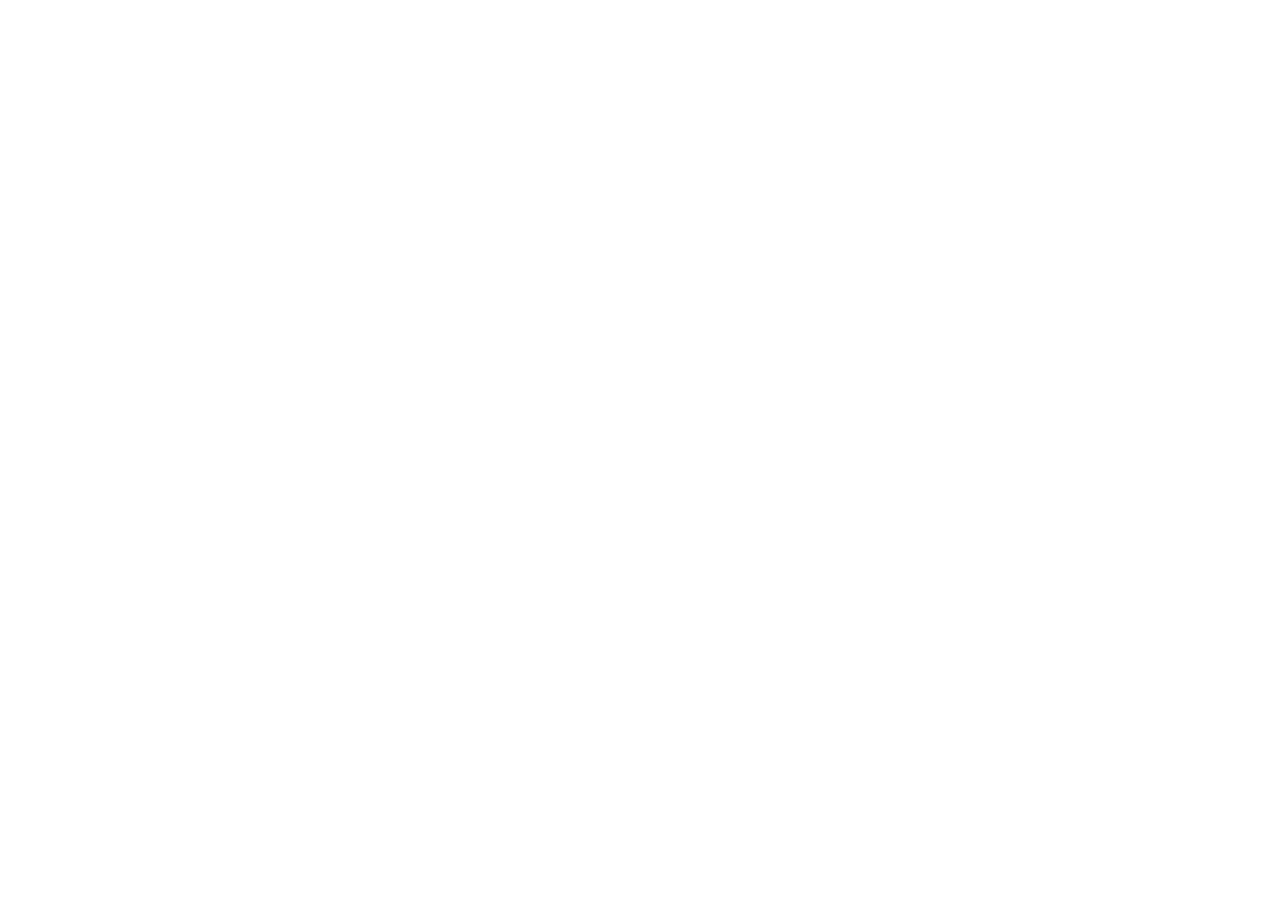
==== commit 6a4446be: "Retire historical previews in favor of Design System Library V1.1" ====
--- a/creative-concepts/immersive-studio/index.html
+++ b/creative-concepts/immersive-studio/index.html
@@ -1,2 +1,2 @@
 <!doctype html>
-<html lang="cs"><head><meta charset="utf-8"><meta name="viewport" content="width=device-width, initial-scale=1"><meta name="theme-color" content="#22212b"><meta name="description" content="Immersive Studio — kreativní koncept celé aplikace O₂ Axolotl 2.0. Dashboard, nástroje a Notebook v dark i light režimu."><title>Immersive Studio · O₂ Axolotl</title><link rel="icon" href="../shared/o2.svg" type="image/svg+xml"><link rel="preload" href="../shared/fonts/manrope.woff2" as="font" type="font/woff2" crossorigin><link rel="stylesheet" href="../shared/style.css"><script src="../shared/app.js" defer></script></head><body data-concept="studio"><a class="skip-link" href="#main">Přejít na obsah</a><div id="app"></div><noscript>Pro interaktivní koncept prosím zapněte JavaScript.</noscript></body></html>+<html lang="cs"><head><meta charset="utf-8"><meta name="viewport" content="width=device-width, initial-scale=1"><title>Design System Library V1.1 · Axolotl</title><link rel="canonical" href="https://iriskax.github.io/axolotl-preview/ds-library-v1-1/#design-system"><meta http-equiv="refresh" content="0;url=https://iriskax.github.io/axolotl-preview/ds-library-v1-1/#design-system"></head><body><main><h1>Design System Library V1.1</h1><p>Tento historický náhled byl vyřazen. Jediný platný vizuální systém Axolotl 2.0 najdete v hlavní knihovně.</p><a href="https://iriskax.github.io/axolotl-preview/ds-library-v1-1/#design-system">Přejít do Design System Library V1.1</a></main></body></html>
